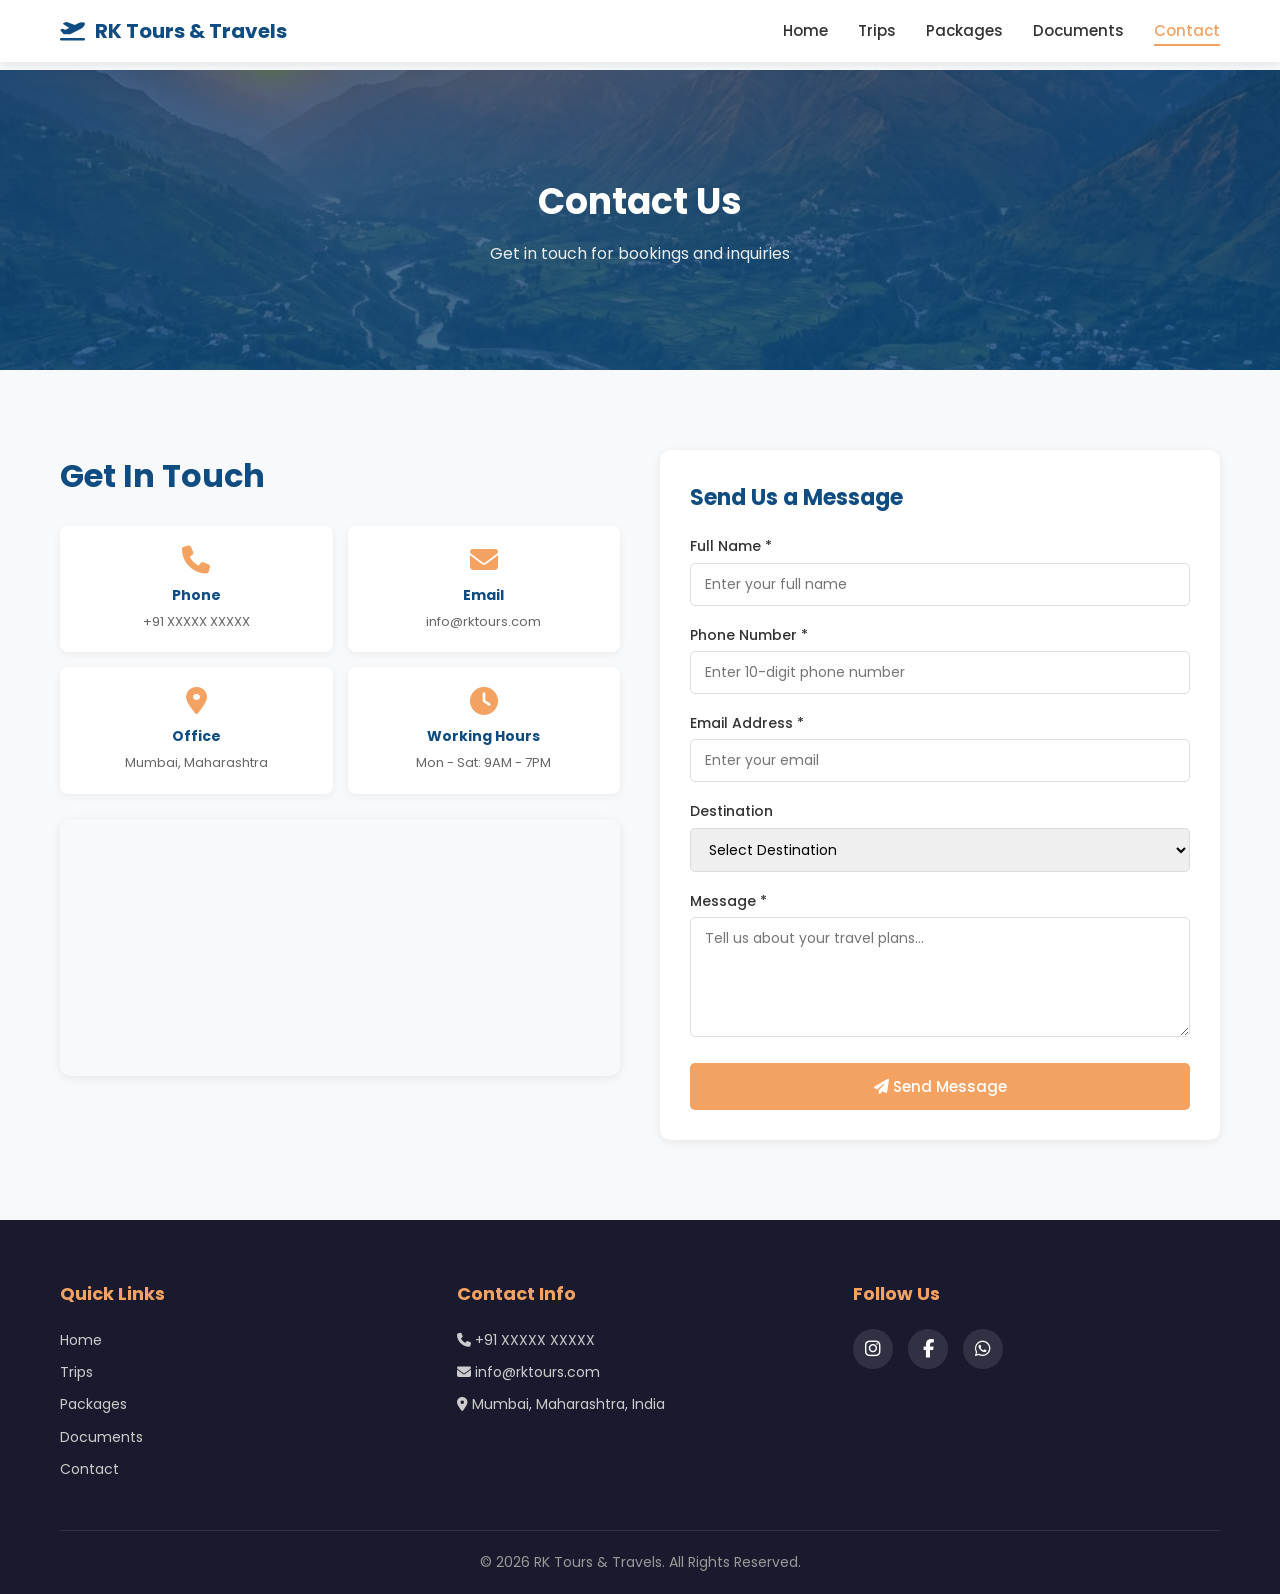
==== contact.html @ 8e70b67b "Initial commit - RK Tours & Travels static site" ====
<!DOCTYPE html>
<html lang="en">
<head>
  <meta charset="UTF-8">
  <meta name="viewport" content="width=device-width, initial-scale=1.0">
  <meta name="description" content="Contact RK Tours & Travels for inquiries, bookings and travel information. Reach us by phone, email or visit our office.">
  <title>Contact - RK Tours & Travels</title>
  <link rel="stylesheet" href="https://cdnjs.cloudflare.com/ajax/libs/font-awesome/6.5.0/css/all.min.css">
  <link rel="stylesheet" href="css/style.css">
  <link rel="stylesheet" href="css/responsive.css">
</head>
<body>

  <!-- NAVBAR -->
  <nav class="navbar" id="navbar">
    <div class="container">
      <a href="index.html" class="logo">
        <i class="fas fa-plane-departure"></i>
        RK Tours & Travels
      </a>
      <ul class="nav-links" id="navLinks">
        <li><a href="index.html">Home</a></li>
        <li><a href="trips.html">Trips</a></li>
        <li><a href="packages.html">Packages</a></li>
        <li><a href="documents.html">Documents</a></li>
        <li><a href="contact.html" class="active">Contact</a></li>
      </ul>
      <button class="hamburger" id="hamburger" aria-label="Toggle menu">
        <span></span><span></span><span></span>
      </button>
    </div>
  </nav>

  <!-- PAGE HERO -->
  <section class="page-hero">
    <div>
      <h1>Contact Us</h1>
      <p>Get in touch for bookings and inquiries</p>
    </div>
  </section>

  <!-- CONTACT SECTION -->
  <section class="section">
    <div class="container">
      <div class="contact-grid">

        <!-- Left Side - Info + Map -->
        <div>
          <h2 class="section-title fade-in" style="text-align: left; margin-bottom: 25px;">Get In Touch</h2>

          <div class="contact-info-cards fade-in">
            <div class="info-card">
              <i class="fas fa-phone"></i>
              <h4>Phone</h4>
              <p>+91 XXXXX XXXXX</p>
            </div>
            <div class="info-card">
              <i class="fas fa-envelope"></i>
              <h4>Email</h4>
              <p>info@rktours.com</p>
            </div>
            <div class="info-card">
              <i class="fas fa-map-marker-alt"></i>
              <h4>Office</h4>
              <p>Mumbai, Maharashtra</p>
            </div>
            <div class="info-card">
              <i class="fas fa-clock"></i>
              <h4>Working Hours</h4>
              <p>Mon - Sat: 9AM - 7PM</p>
            </div>
          </div>

          <div class="map-container fade-in">
            <iframe
              src="https://www.google.com/maps/embed?pb=!1m18!1m12!1m3!1d241317.11609823277!2d72.74109995709657!3d19.08219783958221!2m3!1f0!2f0!3f0!3m2!1i1024!2i768!4f13.1!3m3!1m2!1s0x3be7c6306644edc1%3A0x5da4ed8f8d648c69!2sMumbai%2C%20Maharashtra!5e0!3m2!1sen!2sin!4v1690000000000!5m2!1sen!2sin"
              allowfullscreen=""
              loading="lazy"
              title="RK Tours & Travels Office Location">
            </iframe>
          </div>
        </div>

        <!-- Right Side - Form -->
        <div class="contact-form fade-in">
          <h3>Send Us a Message</h3>

          <div class="form-success" id="formSuccess">
            <i class="fas fa-check-circle"></i> Thank you! Your message has been sent successfully.
          </div>

          <form id="contactForm" action="https://formsubmit.co/info@rktours.com" method="POST">
            <!-- FormSubmit settings -->
            <input type="hidden" name="_captcha" value="false">
            <input type="hidden" name="_next" value="#">

            <div class="form-group" id="nameGroup">
              <label for="name">Full Name *</label>
              <input type="text" id="name" name="name" placeholder="Enter your full name">
              <div class="error-msg">Please enter your name</div>
            </div>

            <div class="form-group" id="phoneGroup">
              <label for="phone">Phone Number *</label>
              <input type="tel" id="phone" name="phone" placeholder="Enter 10-digit phone number">
              <div class="error-msg">Please enter a valid 10-digit phone number</div>
            </div>

            <div class="form-group" id="emailGroup">
              <label for="email">Email Address *</label>
              <input type="email" id="email" name="email" placeholder="Enter your email">
              <div class="error-msg">Please enter a valid email address</div>
            </div>

            <div class="form-group" id="destinationGroup">
              <label for="destination">Destination</label>
              <select id="destination" name="destination">
                <option value="">Select Destination</option>
                <option value="Mumbai">Mumbai</option>
                <option value="Goa">Goa</option>
                <option value="Kashmir">Kashmir</option>
                <option value="Basic Package">Basic Package</option>
                <option value="Standard Package">Standard Package</option>
                <option value="Premium Package">Premium Package</option>
                <option value="Other">Other</option>
              </select>
            </div>

            <div class="form-group" id="messageGroup">
              <label for="message">Message *</label>
              <textarea id="message" name="message" placeholder="Tell us about your travel plans..."></textarea>
              <div class="error-msg">Please enter your message</div>
            </div>

            <button type="submit" class="btn btn-primary" id="submitBtn" style="width: 100%;">
              <i class="fas fa-paper-plane"></i> Send Message
            </button>
          </form>
        </div>

      </div>
    </div>
  </section>

  <!-- FOOTER -->
  <footer class="footer">
    <div class="container">
      <div class="footer-grid">
        <div class="footer-col">
          <h3>Quick Links</h3>
          <a href="index.html">Home</a>
          <a href="trips.html">Trips</a>
          <a href="packages.html">Packages</a>
          <a href="documents.html">Documents</a>
          <a href="contact.html">Contact</a>
        </div>
        <div class="footer-col">
          <h3>Contact Info</h3>
          <p><i class="fas fa-phone"></i> +91 XXXXX XXXXX</p>
          <p><i class="fas fa-envelope"></i> info@rktours.com</p>
          <p><i class="fas fa-map-marker-alt"></i> Mumbai, Maharashtra, India</p>
        </div>
        <div class="footer-col">
          <h3>Follow Us</h3>
          <div class="social-links">
            <a href="#" aria-label="Instagram"><i class="fab fa-instagram"></i></a>
            <a href="#" aria-label="Facebook"><i class="fab fa-facebook-f"></i></a>
            <a href="#" aria-label="WhatsApp"><i class="fab fa-whatsapp"></i></a>
          </div>
        </div>
      </div>
      <div class="footer-bottom">
        <p>&copy; 2026 RK Tours & Travels. All Rights Reserved.</p>
      </div>
    </div>
  </footer>

  <button class="scroll-top" id="scrollTop" aria-label="Scroll to top">
    <i class="fas fa-arrow-up"></i>
  </button>

  <script src="js/script.js"></script>
  <script src="js/validation.js"></script>
</body>
</html>
---- css/style.css ----
/* ============================
   RK Tours & Travels - Main CSS
   ============================ */

/* Google Fonts */
@import url('https://fonts.googleapis.com/css2?family=Poppins:wght@300;400;500;600;700&display=swap');

/* ---- CSS Variables ---- */
:root {
  --primary: #0F4C81;
  --secondary: #F4A261;
  --accent: #2A9D8F;
  --bg: #F8F9FA;
  --text: #333333;
  --white: #ffffff;
  --light-gray: #e9ecef;
  --dark: #1a1a2e;
}

/* ---- Reset ---- */
* {
  margin: 0;
  padding: 0;
  box-sizing: border-box;
}

html {
  scroll-behavior: smooth;
}

body {
  font-family: 'Poppins', sans-serif;
  color: var(--text);
  background-color: var(--bg);
  line-height: 1.6;
}

a {
  text-decoration: none;
  color: inherit;
}

ul {
  list-style: none;
}

img {
  max-width: 100%;
  display: block;
}

.container {
  max-width: 1200px;
  margin: 0 auto;
  padding: 0 20px;
}

/* ---- Section Common ---- */
.section {
  padding: 80px 0;
}

.section-title {
  text-align: center;
  font-size: 32px;
  font-weight: 700;
  color: var(--primary);
  margin-bottom: 10px;
}

.section-subtitle {
  text-align: center;
  font-size: 16px;
  color: #666;
  margin-bottom: 50px;
}

/* ================================
   NAVBAR
   ================================ */
.navbar {
  position: fixed;
  top: 0;
  left: 0;
  width: 100%;
  z-index: 1000;
  background: var(--white);
  box-shadow: 0 2px 10px rgba(0, 0, 0, 0.1);
  transition: background 0.3s ease;
}

.navbar .container {
  display: flex;
  justify-content: space-between;
  align-items: center;
  padding: 15px 20px;
}

.navbar .logo {
  display: flex;
  align-items: center;
  gap: 10px;
  font-size: 20px;
  font-weight: 700;
  color: var(--primary);
}

.navbar .logo img {
  width: 40px;
  height: 40px;
  border-radius: 50%;
}

.navbar .nav-links {
  display: flex;
  gap: 30px;
}

.navbar .nav-links a {
  font-size: 15px;
  font-weight: 500;
  color: var(--text);
  transition: color 0.3s ease;
  position: relative;
}

.navbar .nav-links a:hover,
.navbar .nav-links a.active {
  color: var(--secondary);
}

.navbar .nav-links a.active::after {
  content: '';
  position: absolute;
  bottom: -5px;
  left: 0;
  width: 100%;
  height: 2px;
  background: var(--secondary);
}

/* Hamburger Menu */
.hamburger {
  display: none;
  flex-direction: column;
  gap: 5px;
  cursor: pointer;
  background: none;
  border: none;
}

.hamburger span {
  width: 25px;
  height: 3px;
  background: var(--primary);
  border-radius: 3px;
  transition: 0.3s ease;
}

/* ================================
   HERO SECTION
   ================================ */
.hero {
  height: 100vh;
  min-height: 500px;
  background: linear-gradient(rgba(15, 76, 129, 0.6), rgba(15, 76, 129, 0.7)),
              url('../images/hero.png') center/cover no-repeat;
  display: flex;
  align-items: center;
  justify-content: center;
  text-align: center;
  color: var(--white);
}

.hero-content h1 {
  font-size: 48px;
  font-weight: 700;
  margin-bottom: 15px;
}

.hero-content p {
  font-size: 20px;
  font-weight: 300;
  margin-bottom: 30px;
  letter-spacing: 2px;
}

.hero-buttons {
  display: flex;
  gap: 15px;
  justify-content: center;
  flex-wrap: wrap;
}

/* ---- Buttons ---- */
.btn {
  display: inline-block;
  padding: 12px 30px;
  border-radius: 5px;
  font-size: 15px;
  font-weight: 500;
  cursor: pointer;
  transition: transform 0.3s ease, box-shadow 0.3s ease;
  border: none;
  font-family: 'Poppins', sans-serif;
}

.btn:hover {
  transform: translateY(-2px);
  box-shadow: 0 5px 15px rgba(0, 0, 0, 0.2);
}

.btn-primary {
  background: var(--secondary);
  color: var(--white);
}

.btn-outline {
  background: transparent;
  color: var(--white);
  border: 2px solid var(--white);
}

.btn-outline:hover {
  background: var(--white);
  color: var(--primary);
}

.btn-accent {
  background: var(--accent);
  color: var(--white);
}

/* ================================
   WHY CHOOSE US
   ================================ */
.features-grid {
  display: grid;
  grid-template-columns: repeat(3, 1fr);
  gap: 30px;
}

.feature-card {
  background: var(--white);
  padding: 30px;
  border-radius: 10px;
  text-align: center;
  box-shadow: 0 2px 10px rgba(0, 0, 0, 0.08);
  transition: transform 0.3s ease, box-shadow 0.3s ease;
}

.feature-card:hover {
  transform: translateY(-5px);
  box-shadow: 0 8px 25px rgba(0, 0, 0, 0.12);
}

.feature-card i {
  font-size: 40px;
  color: var(--accent);
  margin-bottom: 15px;
}

.feature-card h3 {
  font-size: 18px;
  color: var(--primary);
  margin-bottom: 10px;
}

.feature-card p {
  font-size: 14px;
  color: #666;
}

/* ================================
   TRIP CARDS
   ================================ */
.trips-grid {
  display: grid;
  grid-template-columns: repeat(3, 1fr);
  gap: 30px;
}

.trip-card {
  background: var(--white);
  border-radius: 10px;
  overflow: hidden;
  box-shadow: 0 2px 10px rgba(0, 0, 0, 0.08);
  transition: transform 0.3s ease, box-shadow 0.3s ease;
}

.trip-card:hover {
  transform: translateY(-5px);
  box-shadow: 0 8px 25px rgba(0, 0, 0, 0.12);
}

.trip-card .card-img {
  width: 100%;
  height: 220px;
  object-fit: cover;
  transition: transform 0.3s ease;
}

.trip-card:hover .card-img {
  transform: scale(1.05);
}

.trip-card .card-img-wrapper {
  overflow: hidden;
}

.trip-card .card-body {
  padding: 20px;
}

.trip-card .card-body h3 {
  font-size: 20px;
  color: var(--primary);
  margin-bottom: 8px;
}

.trip-card .card-body p {
  font-size: 14px;
  color: #666;
  margin-bottom: 15px;
}

.trip-card .card-body .btn {
  width: 100%;
  text-align: center;
}

/* ================================
   FOUNDERS SECTION
   ================================ */
.founders-grid {
  display: grid;
  grid-template-columns: repeat(2, 1fr);
  gap: 30px;
  max-width: 800px;
  margin: 0 auto;
}

.founder-card {
  background: var(--white);
  border-radius: 10px;
  padding: 30px;
  text-align: center;
  box-shadow: 0 2px 10px rgba(0, 0, 0, 0.08);
  transition: transform 0.3s ease;
}

.founder-card:hover {
  transform: translateY(-5px);
}

.founder-card img {
  width: 120px;
  height: 120px;
  border-radius: 50%;
  object-fit: cover;
  margin: 0 auto 15px;
  border: 3px solid var(--secondary);
}

.founder-card h3 {
  font-size: 20px;
  color: var(--primary);
  margin-bottom: 5px;
}

.founder-card .title {
  font-size: 14px;
  color: var(--secondary);
  font-weight: 500;
  margin-bottom: 10px;
}

.founder-card p {
  font-size: 14px;
  color: #666;
}

/* ================================
   FOOTER
   ================================ */
.footer {
  background: var(--dark);
  color: var(--white);
  padding: 60px 0 20px;
}

.footer-grid {
  display: grid;
  grid-template-columns: repeat(3, 1fr);
  gap: 30px;
  margin-bottom: 40px;
}

.footer-col h3 {
  font-size: 18px;
  margin-bottom: 20px;
  color: var(--secondary);
}

.footer-col a {
  display: block;
  margin-bottom: 10px;
  font-size: 14px;
  color: #ccc;
  transition: color 0.3s ease;
}

.footer-col a:hover {
  color: var(--secondary);
}

.footer-col p {
  font-size: 14px;
  color: #ccc;
  margin-bottom: 10px;
}

.footer-col .social-links {
  display: flex;
  gap: 15px;
  margin-top: 10px;
}

.footer-col .social-links a {
  display: flex;
  align-items: center;
  justify-content: center;
  width: 40px;
  height: 40px;
  border-radius: 50%;
  background: rgba(255, 255, 255, 0.1);
  font-size: 18px;
  color: var(--white);
  transition: background 0.3s ease;
}

.footer-col .social-links a:hover {
  background: var(--secondary);
}

.footer-bottom {
  text-align: center;
  padding-top: 20px;
  border-top: 1px solid rgba(255, 255, 255, 0.1);
  font-size: 14px;
  color: #999;
}

/* ================================
   PAGE HERO (inner pages)
   ================================ */
.page-hero {
  height: 300px;
  background: linear-gradient(rgba(15, 76, 129, 0.7), rgba(15, 76, 129, 0.8)),
              url('../images/hero.png') center/cover no-repeat;
  display: flex;
  align-items: center;
  justify-content: center;
  text-align: center;
  color: var(--white);
  margin-top: 70px;
}

.page-hero h1 {
  font-size: 36px;
  font-weight: 700;
}

.page-hero p {
  font-size: 16px;
  margin-top: 10px;
  opacity: 0.9;
}

/* ================================
   TRIP DETAIL (trips page)
   ================================ */
.trip-detail {
  background: var(--white);
  border-radius: 10px;
  overflow: hidden;
  box-shadow: 0 2px 10px rgba(0, 0, 0, 0.08);
  margin-bottom: 40px;
}

.trip-detail-img {
  width: 100%;
  height: 300px;
  object-fit: cover;
}

.trip-detail-body {
  padding: 30px;
}

.trip-detail-body h2 {
  font-size: 28px;
  color: var(--primary);
  margin-bottom: 10px;
}

.trip-meta {
  display: flex;
  gap: 20px;
  margin-bottom: 20px;
  flex-wrap: wrap;
}

.trip-meta span {
  display: inline-flex;
  align-items: center;
  gap: 8px;
  font-size: 14px;
  color: #666;
  background: var(--bg);
  padding: 6px 14px;
  border-radius: 20px;
}

.trip-meta span i {
  color: var(--accent);
}

.trip-detail-body h3 {
  font-size: 18px;
  color: var(--primary);
  margin: 20px 0 10px;
}

.trip-detail-body ul {
  padding-left: 20px;
  margin-bottom: 15px;
}

.trip-detail-body ul li {
  font-size: 14px;
  margin-bottom: 8px;
  color: #555;
  list-style: none;
  position: relative;
  padding-left: 20px;
}

.trip-detail-body ul.included li::before {
  content: '\f00c';
  font-family: 'Font Awesome 6 Free';
  font-weight: 900;
  position: absolute;
  left: 0;
  color: var(--accent);
}

.trip-detail-body ul.excluded li::before {
  content: '\f00d';
  font-family: 'Font Awesome 6 Free';
  font-weight: 900;
  position: absolute;
  left: 0;
  color: #e74c3c;
}

.include-exclude {
  display: grid;
  grid-template-columns: 1fr 1fr;
  gap: 20px;
}

/* ================================
   PACKAGES PAGE
   ================================ */
.packages-grid {
  display: grid;
  grid-template-columns: repeat(3, 1fr);
  gap: 30px;
}

.package-card {
  background: var(--white);
  border-radius: 10px;
  padding: 30px;
  text-align: center;
  box-shadow: 0 2px 10px rgba(0, 0, 0, 0.08);
  transition: transform 0.3s ease;
  position: relative;
  border: 2px solid transparent;
}

.package-card:hover {
  transform: translateY(-5px);
}

.package-card.popular {
  border-color: var(--secondary);
}

.package-card .badge {
  position: absolute;
  top: -12px;
  left: 50%;
  transform: translateX(-50%);
  background: var(--secondary);
  color: var(--white);
  padding: 4px 16px;
  border-radius: 20px;
  font-size: 12px;
  font-weight: 600;
}

.package-card h3 {
  font-size: 22px;
  color: var(--primary);
  margin-bottom: 10px;
}

.package-card .price {
  font-size: 36px;
  font-weight: 700;
  color: var(--accent);
  margin-bottom: 5px;
}

.package-card .price-note {
  font-size: 13px;
  color: #999;
  margin-bottom: 20px;
}

.package-card ul {
  margin-bottom: 25px;
}

.package-card ul li {
  padding: 8px 0;
  font-size: 14px;
  border-bottom: 1px solid var(--light-gray);
  color: #555;
}

.package-card ul li i {
  color: var(--accent);
  margin-right: 8px;
}

/* Exclusive Packages */
.exclusive-grid {
  display: grid;
  grid-template-columns: repeat(3, 1fr);
  gap: 25px;
}

.exclusive-card {
  background: var(--white);
  border-radius: 10px;
  padding: 25px;
  text-align: center;
  box-shadow: 0 2px 10px rgba(0, 0, 0, 0.08);
  transition: transform 0.3s ease, box-shadow 0.3s ease;
}

.exclusive-card:hover {
  transform: translateY(-5px);
  box-shadow: 0 8px 25px rgba(0, 0, 0, 0.12);
}

.exclusive-card i {
  font-size: 36px;
  color: var(--secondary);
  margin-bottom: 12px;
}

.exclusive-card h3 {
  font-size: 16px;
  color: var(--primary);
  margin-bottom: 8px;
}

.exclusive-card p {
  font-size: 13px;
  color: #666;
}

/* ================================
   DOCUMENTS PAGE
   ================================ */
.documents-list {
  max-width: 700px;
  margin: 0 auto;
}

.doc-item {
  display: flex;
  align-items: center;
  gap: 15px;
  background: var(--white);
  padding: 18px 25px;
  border-radius: 8px;
  margin-bottom: 12px;
  box-shadow: 0 2px 8px rgba(0, 0, 0, 0.06);
}

.doc-item i {
  font-size: 22px;
  color: var(--accent);
  width: 30px;
  text-align: center;
}

.doc-item span {
  font-size: 15px;
}

/* Checklist */
.checklist {
  max-width: 500px;
  margin: 0 auto;
  background: var(--white);
  padding: 30px;
  border-radius: 10px;
  box-shadow: 0 2px 10px rgba(0, 0, 0, 0.08);
}

.checklist h3 {
  font-size: 20px;
  color: var(--primary);
  margin-bottom: 20px;
  text-align: center;
}

.checklist label {
  display: flex;
  align-items: center;
  gap: 12px;
  padding: 10px 0;
  font-size: 15px;
  cursor: pointer;
  border-bottom: 1px solid var(--light-gray);
}

.checklist label:last-child {
  border-bottom: none;
}

.checklist input[type="checkbox"] {
  width: 18px;
  height: 18px;
  accent-color: var(--accent);
}

/* ================================
   CONTACT PAGE
   ================================ */
.contact-grid {
  display: grid;
  grid-template-columns: 1fr 1fr;
  gap: 40px;
}

.contact-info-cards {
  display: grid;
  grid-template-columns: 1fr 1fr;
  gap: 15px;
  margin-bottom: 25px;
}

.info-card {
  background: var(--white);
  padding: 20px;
  border-radius: 8px;
  text-align: center;
  box-shadow: 0 2px 8px rgba(0, 0, 0, 0.06);
}

.info-card i {
  font-size: 28px;
  color: var(--secondary);
  margin-bottom: 10px;
}

.info-card h4 {
  font-size: 14px;
  color: var(--primary);
  margin-bottom: 5px;
}

.info-card p {
  font-size: 13px;
  color: #666;
}

.map-container {
  border-radius: 10px;
  overflow: hidden;
  box-shadow: 0 2px 10px rgba(0, 0, 0, 0.08);
}

.map-container iframe {
  width: 100%;
  height: 250px;
  border: none;
}

/* Contact Form */
.contact-form {
  background: var(--white);
  padding: 30px;
  border-radius: 10px;
  box-shadow: 0 2px 10px rgba(0, 0, 0, 0.08);
}

.contact-form h3 {
  font-size: 22px;
  color: var(--primary);
  margin-bottom: 20px;
}

.form-group {
  margin-bottom: 18px;
}

.form-group label {
  display: block;
  font-size: 14px;
  font-weight: 500;
  margin-bottom: 5px;
  color: var(--text);
}

.form-group input,
.form-group select,
.form-group textarea {
  width: 100%;
  padding: 10px 14px;
  border: 1px solid #ddd;
  border-radius: 5px;
  font-size: 14px;
  font-family: 'Poppins', sans-serif;
  transition: border-color 0.3s ease;
}

.form-group input:focus,
.form-group select:focus,
.form-group textarea:focus {
  outline: none;
  border-color: var(--primary);
}

.form-group textarea {
  height: 120px;
  resize: vertical;
}

.form-group .error-msg {
  color: #e74c3c;
  font-size: 12px;
  margin-top: 4px;
  display: none;
}

.form-group.error input,
.form-group.error select,
.form-group.error textarea {
  border-color: #e74c3c;
}

.form-group.error .error-msg {
  display: block;
}

.form-success {
  background: #d4edda;
  color: #155724;
  padding: 12px 20px;
  border-radius: 5px;
  text-align: center;
  margin-bottom: 15px;
  display: none;
}

/* ================================
   SCROLL TO TOP
   ================================ */
.scroll-top {
  position: fixed;
  bottom: 30px;
  right: 30px;
  width: 45px;
  height: 45px;
  background: var(--primary);
  color: var(--white);
  border: none;
  border-radius: 50%;
  font-size: 18px;
  cursor: pointer;
  display: none;
  align-items: center;
  justify-content: center;
  box-shadow: 0 3px 10px rgba(0, 0, 0, 0.2);
  transition: background 0.3s ease;
  z-index: 999;
}

.scroll-top.visible {
  display: flex;
}

.scroll-top:hover {
  background: var(--secondary);
}

/* ================================
   ANIMATIONS
   ================================ */
.fade-in {
  opacity: 0;
  transform: translateY(20px);
  transition: opacity 0.6s ease, transform 0.6s ease;
}

.fade-in.visible {
  opacity: 1;
  transform: translateY(0);
}
---- css/responsive.css ----
/* ============================
   RK Tours & Travels - Responsive
   ============================ */

/* ---- Laptop (max-width: 1200px) ---- */
@media (max-width: 1200px) {
  .hero-content h1 {
    font-size: 40px;
  }
}

/* ---- Tablet (max-width: 768px) ---- */
@media (max-width: 768px) {

  /* Navbar */
  .navbar .nav-links {
    display: none;
    flex-direction: column;
    position: absolute;
    top: 70px;
    left: 0;
    width: 100%;
    background: var(--white);
    padding: 20px;
    box-shadow: 0 5px 15px rgba(0, 0, 0, 0.1);
    gap: 15px;
  }

  .navbar .nav-links.active {
    display: flex;
  }

  .hamburger {
    display: flex;
  }

  /* Hero */
  .hero-content h1 {
    font-size: 30px;
  }

  .hero-content p {
    font-size: 16px;
  }

  /* Grids */
  .features-grid,
  .trips-grid,
  .packages-grid,
  .exclusive-grid {
    grid-template-columns: 1fr 1fr;
  }

  .founders-grid {
    grid-template-columns: 1fr;
    max-width: 400px;
  }

  .footer-grid {
    grid-template-columns: 1fr;
    text-align: center;
  }

  .footer-col .social-links {
    justify-content: center;
  }

  /* Contact */
  .contact-grid {
    grid-template-columns: 1fr;
  }

  .contact-info-cards {
    grid-template-columns: 1fr 1fr;
  }

  /* Trip Detail */
  .include-exclude {
    grid-template-columns: 1fr;
  }

  .trip-detail-img {
    height: 200px;
  }

  /* Page Hero */
  .page-hero {
    height: 220px;
  }

  .page-hero h1 {
    font-size: 28px;
  }

  .section-title {
    font-size: 26px;
  }
}

/* ---- Mobile (max-width: 480px) ---- */
@media (max-width: 480px) {

  .hero {
    min-height: 400px;
  }

  .hero-content h1 {
    font-size: 24px;
  }

  .hero-content p {
    font-size: 14px;
  }

  .hero-buttons {
    flex-direction: column;
    align-items: center;
  }

  .features-grid,
  .trips-grid,
  .packages-grid,
  .exclusive-grid {
    grid-template-columns: 1fr;
  }

  .contact-info-cards {
    grid-template-columns: 1fr;
  }

  .section {
    padding: 50px 0;
  }

  .section-title {
    font-size: 22px;
  }

  .section-subtitle {
    font-size: 14px;
  }

  .page-hero {
    height: 180px;
    margin-top: 60px;
  }

  .page-hero h1 {
    font-size: 22px;
  }

  .trip-meta {
    flex-direction: column;
    gap: 8px;
  }
}
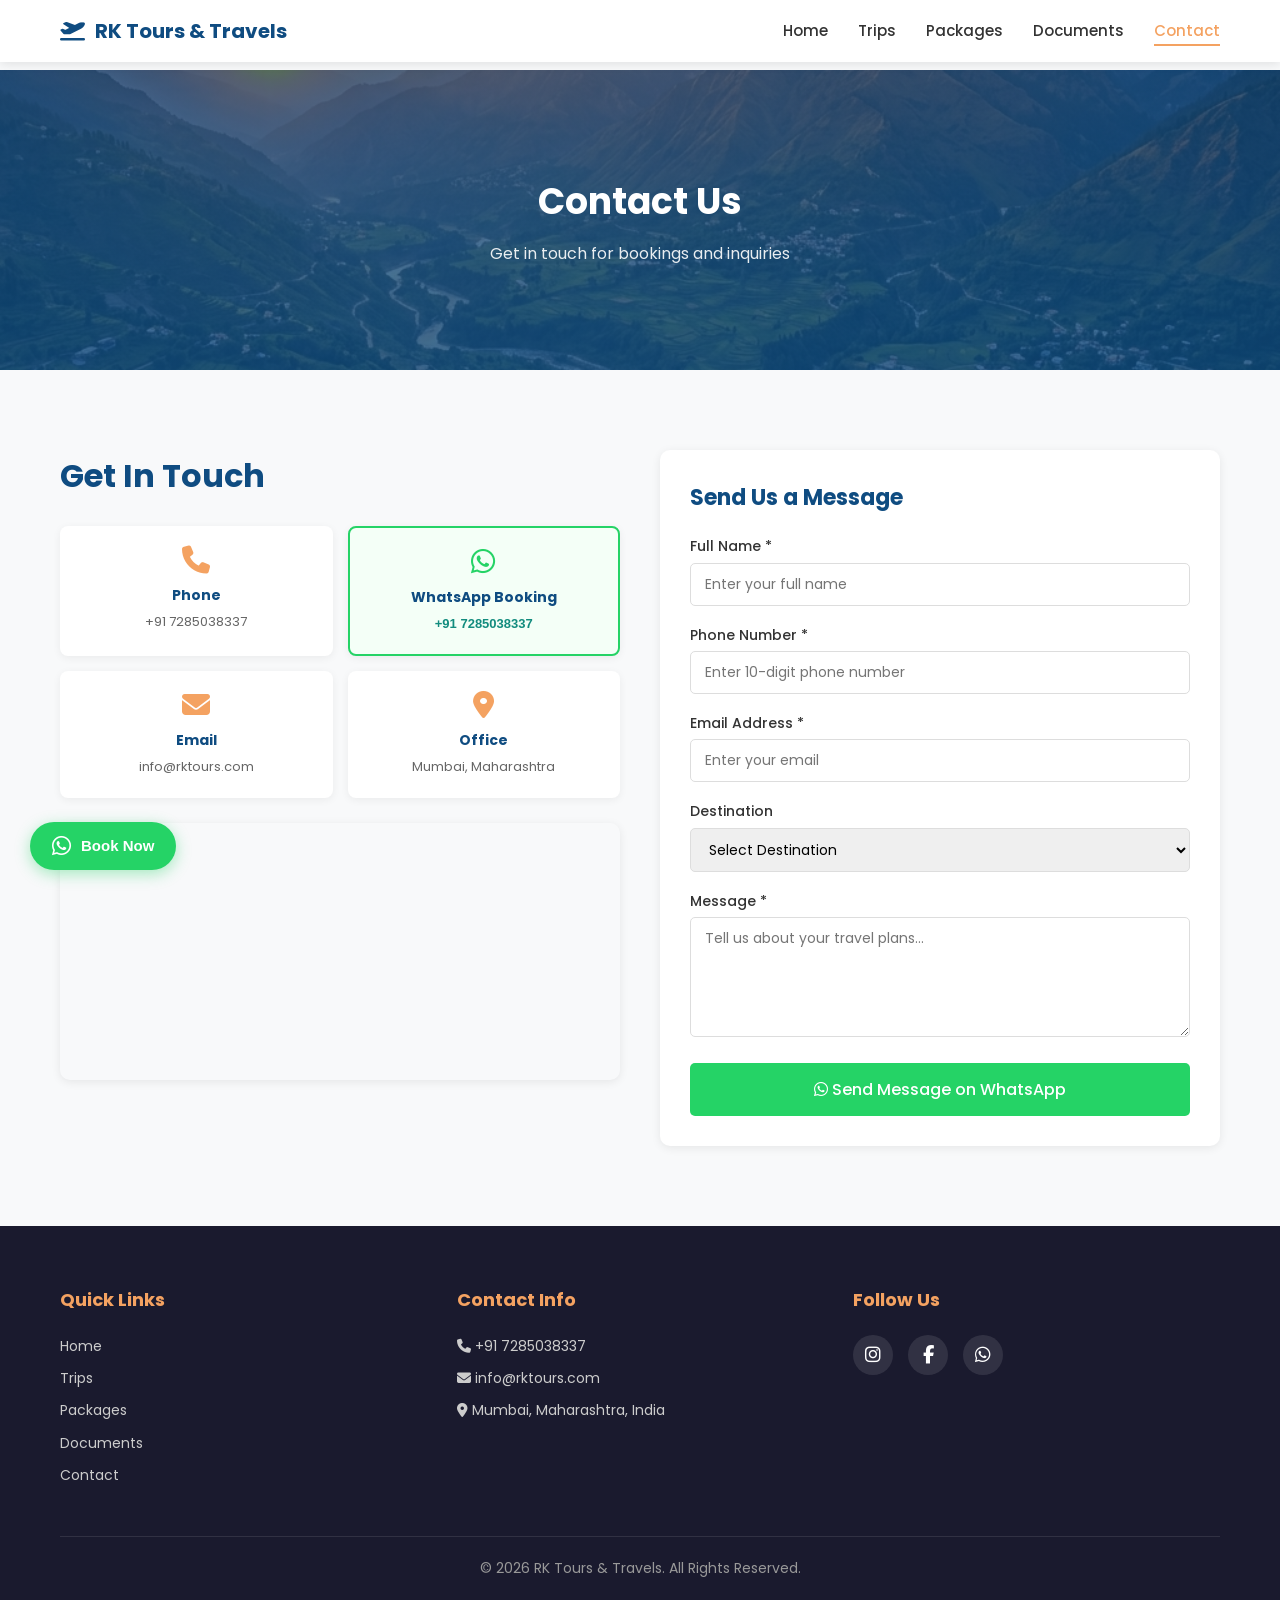
==== commit f65c4679: "Add WhatsApp Book Now integration and contact form WhatsApp routing" ====
--- a/contact.html
+++ b/contact.html
@@ -52,7 +52,12 @@
             <div class="info-card">
               <i class="fas fa-phone"></i>
               <h4>Phone</h4>
-              <p>+91 XXXXX XXXXX</p>
+              <p><a href="tel:+917285038337" style="color:inherit;">+91 7285038337</a></p>
+            </div>
+            <div class="info-card" style="border: 2px solid #25D366; background: #f4fff7;">
+              <i class="fab fa-whatsapp" style="color: #25D366;"></i>
+              <h4>WhatsApp Booking</h4>
+              <p><a href="https://wa.me/917285038337?text=Hello%20RK%20Tours,%20I%20want%20to%20book%20a%20trip!" target="_blank" rel="noopener noreferrer" style="color:#128C7E; font-weight:600;">+91 7285038337</a></p>
             </div>
             <div class="info-card">
               <i class="fas fa-envelope"></i>
@@ -63,11 +68,6 @@
               <i class="fas fa-map-marker-alt"></i>
               <h4>Office</h4>
               <p>Mumbai, Maharashtra</p>
-            </div>
-            <div class="info-card">
-              <i class="fas fa-clock"></i>
-              <h4>Working Hours</h4>
-              <p>Mon - Sat: 9AM - 7PM</p>
             </div>
           </div>
 
@@ -132,9 +132,11 @@
               <div class="error-msg">Please enter your message</div>
             </div>
 
-            <button type="submit" class="btn btn-primary" id="submitBtn" style="width: 100%;">
-              <i class="fas fa-paper-plane"></i> Send Message
-            </button>
+            <div style="display: flex; gap: 10px; flex-direction: column;">
+              <button type="submit" class="btn btn-whatsapp" id="submitBtn" style="width: 100%; font-size: 16px; padding: 14px;">
+                <i class="fab fa-whatsapp"></i> Send Message on WhatsApp
+              </button>
+            </div>
           </form>
         </div>
 
@@ -156,7 +158,7 @@
         </div>
         <div class="footer-col">
           <h3>Contact Info</h3>
-          <p><i class="fas fa-phone"></i> +91 XXXXX XXXXX</p>
+          <p><i class="fas fa-phone"></i> <a href="tel:+917285038337" style="display:inline; color:inherit;">+91 7285038337</a></p>
           <p><i class="fas fa-envelope"></i> info@rktours.com</p>
           <p><i class="fas fa-map-marker-alt"></i> Mumbai, Maharashtra, India</p>
         </div>
@@ -165,7 +167,7 @@
           <div class="social-links">
             <a href="#" aria-label="Instagram"><i class="fab fa-instagram"></i></a>
             <a href="#" aria-label="Facebook"><i class="fab fa-facebook-f"></i></a>
-            <a href="#" aria-label="WhatsApp"><i class="fab fa-whatsapp"></i></a>
+            <a href="https://wa.me/917285038337" target="_blank" rel="noopener noreferrer" aria-label="WhatsApp"><i class="fab fa-whatsapp"></i></a>
           </div>
         </div>
       </div>
--- a/css/style.css
+++ b/css/style.css
@@ -231,6 +231,17 @@
   color: var(--white);
 }
 
+.btn-whatsapp {
+  background: #25D366;
+  color: var(--white);
+}
+
+.btn-whatsapp:hover {
+  background: #128C7E;
+  color: var(--white);
+}
+
+
 /* ================================
    WHY CHOOSE US
    ================================ */
@@ -912,6 +923,37 @@
   background: var(--secondary);
 }
 
+/* Floating WhatsApp Button */
+.whatsapp-float {
+  position: fixed;
+  bottom: 30px;
+  left: 30px;
+  background: #25D366;
+  color: #ffffff;
+  border-radius: 50px;
+  padding: 12px 22px;
+  font-size: 15px;
+  font-weight: 600;
+  display: flex;
+  align-items: center;
+  gap: 10px;
+  box-shadow: 0 4px 15px rgba(37, 211, 102, 0.4);
+  z-index: 999;
+  transition: transform 0.3s ease, background 0.3s ease, box-shadow 0.3s ease;
+  text-decoration: none;
+}
+
+.whatsapp-float:hover {
+  background: #128C7E;
+  color: #ffffff;
+  transform: translateY(-3px);
+  box-shadow: 0 6px 20px rgba(18, 140, 126, 0.5);
+}
+
+.whatsapp-float i {
+  font-size: 22px;
+}
+
 /* ================================
    ANIMATIONS
    ================================ */
@@ -925,3 +967,4 @@
   opacity: 1;
   transform: translateY(0);
 }
+
--- a/css/responsive.css
+++ b/css/responsive.css
@@ -153,4 +153,12 @@
     flex-direction: column;
     gap: 8px;
   }
+
+  .whatsapp-float {
+    bottom: 20px;
+    left: 15px;
+    padding: 10px 16px;
+    font-size: 13px;
+  }
 }
+
